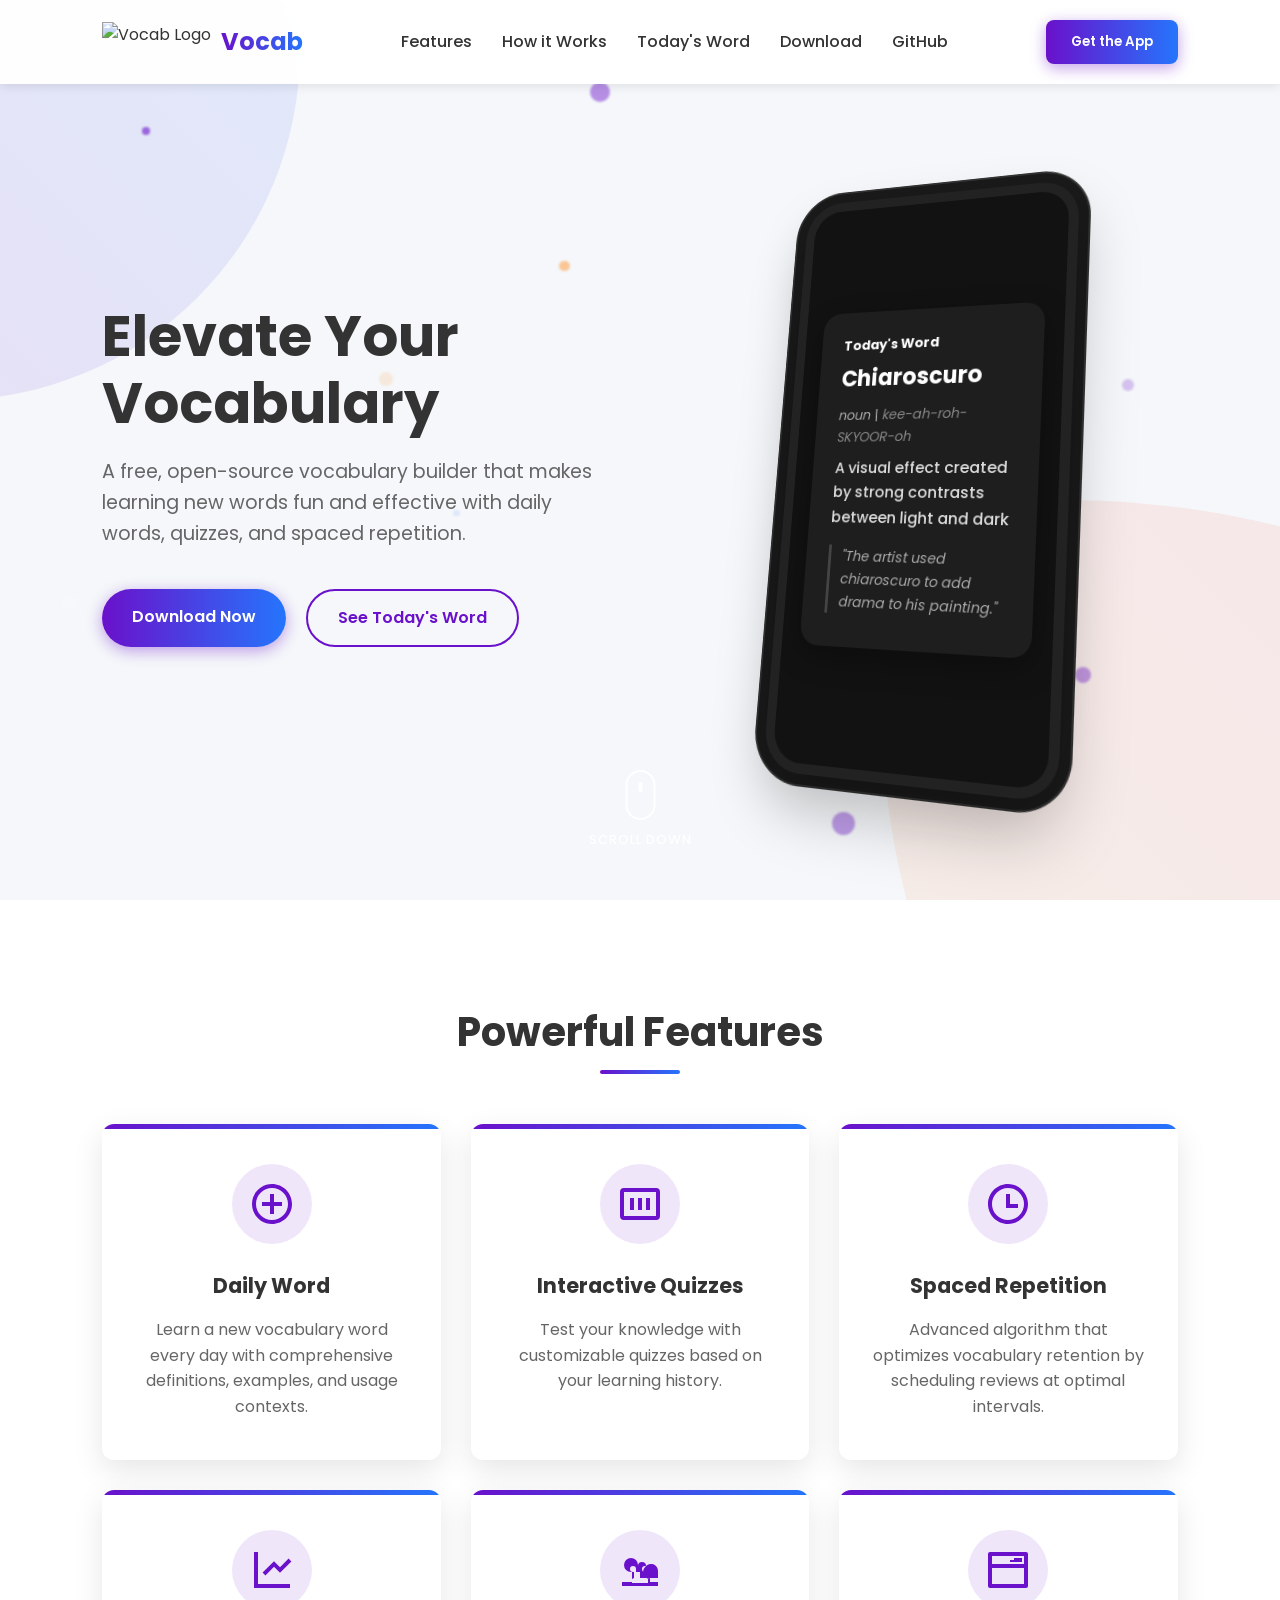
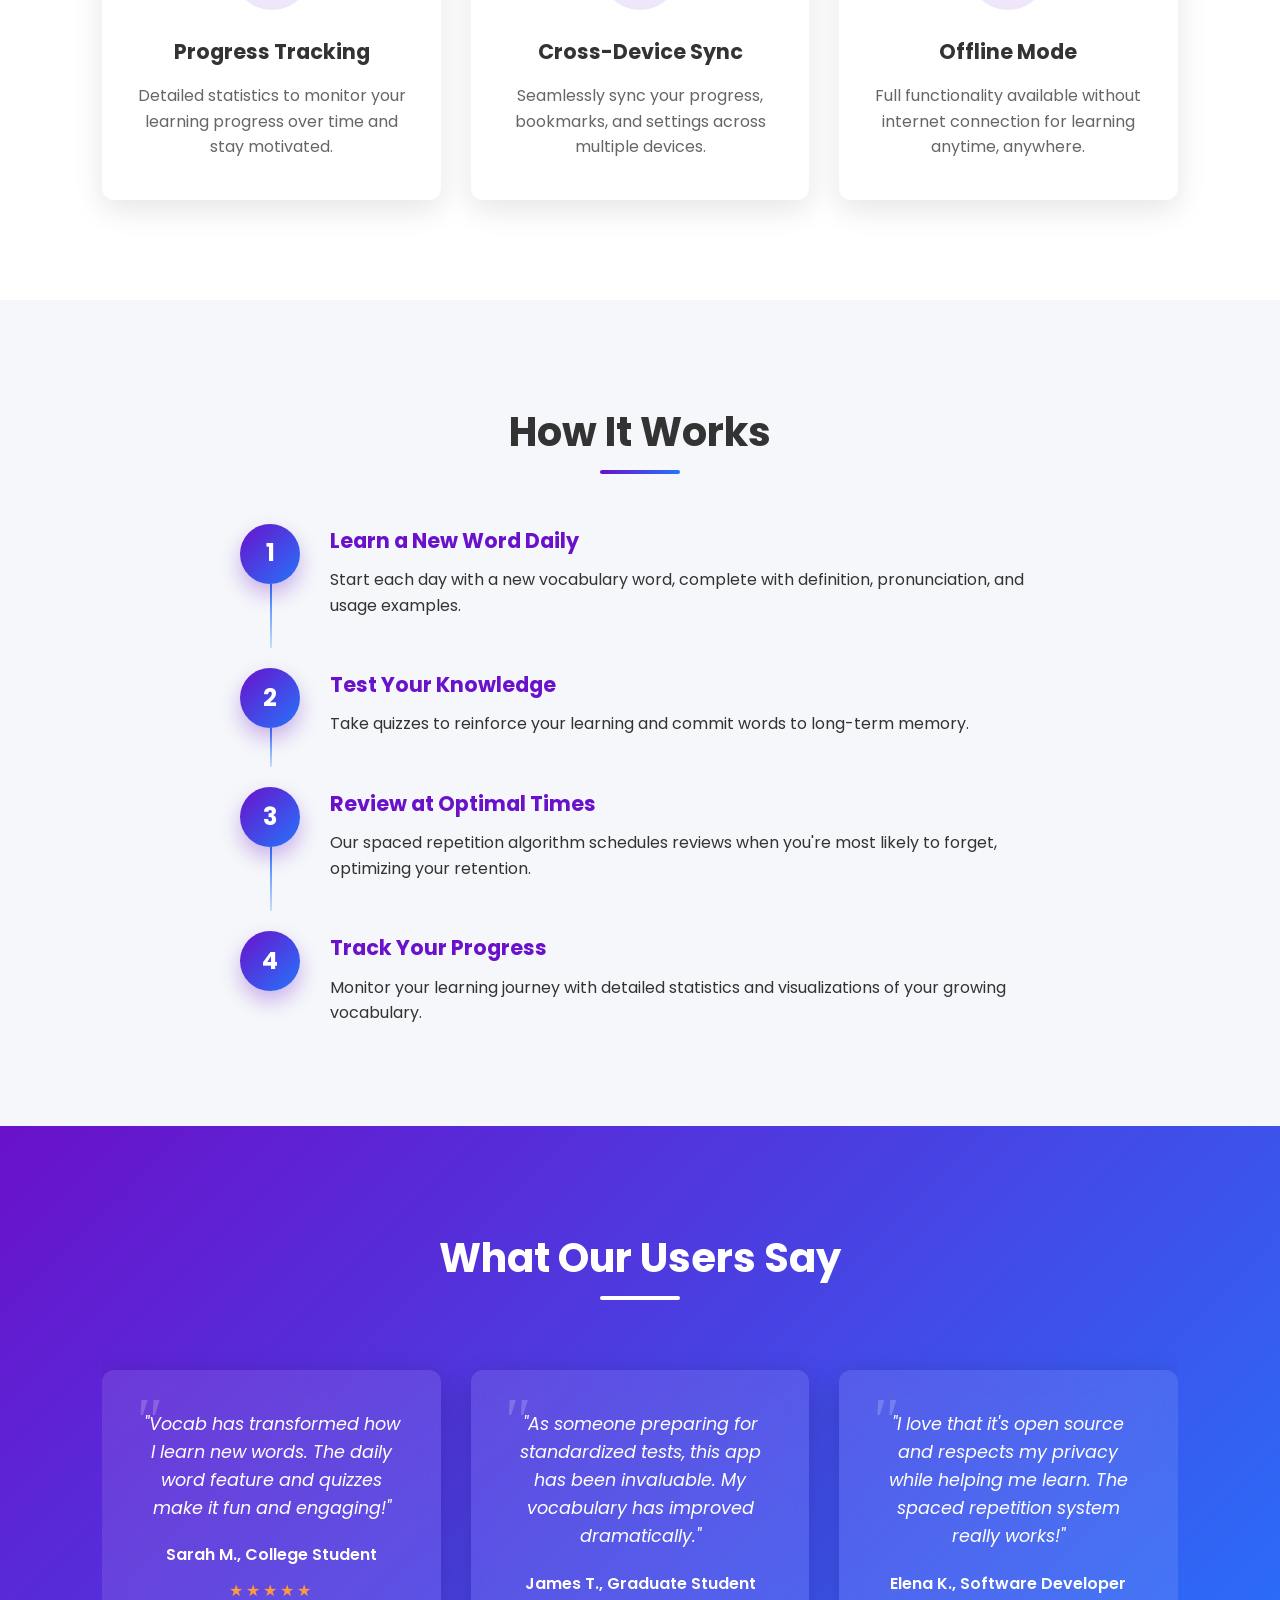
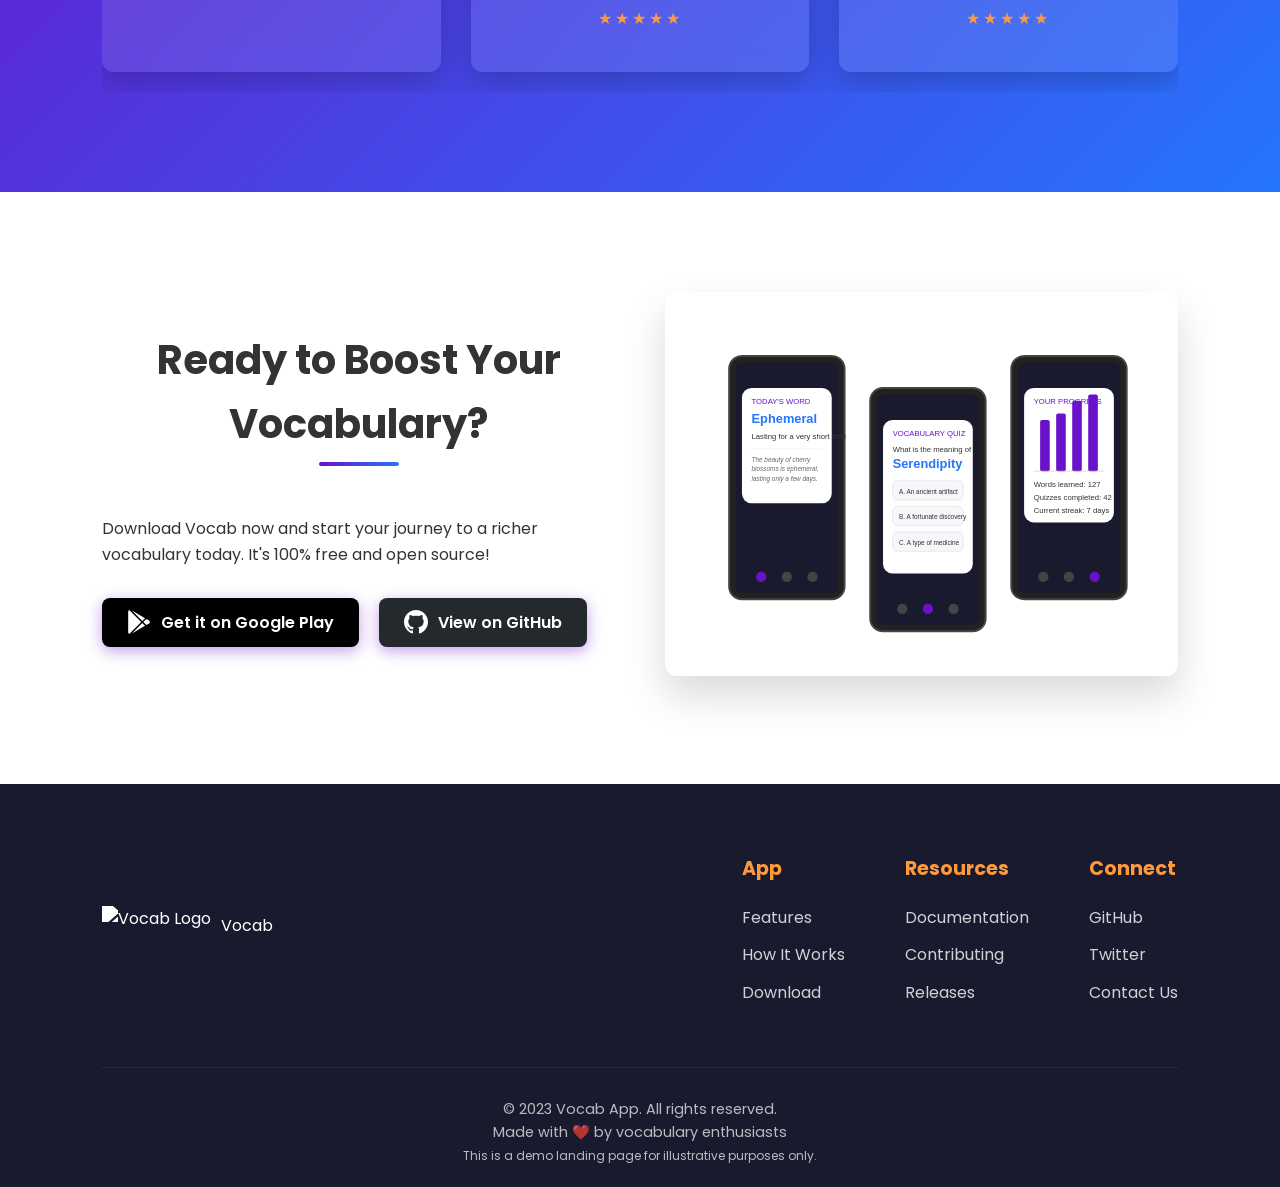
==== index.html @ 6a6c1f9b "Initial website commit" ====
<!DOCTYPE html>
<html lang="en">
<head>
    <meta charset="UTF-8">
    <meta name="viewport" content="width=device-width, initial-scale=1.0">
    <title>Vocab - Boost Your Vocabulary Daily</title>
    <link rel="stylesheet" href="styles.css">
    <link rel="icon" href="../v-bold.svg" type="image/svg+xml">
    <link rel="preconnect" href="https://fonts.googleapis.com">
    <link rel="preconnect" href="https://fonts.gstatic.com" crossorigin>
    <link href="https://fonts.googleapis.com/css2?family=Poppins:wght@300;400;500;600;700&display=swap" rel="stylesheet">
    <link rel="stylesheet" href="https://unpkg.com/aos@next/dist/aos.css" />
</head>
<body>
    <header>
        <nav>
            <div class="logo">
                <img src="../v-bold.svg" alt="Vocab Logo">
                <span>Vocab</span>
            </div>
            <div class="nav-links">
                <a href="#features">Features</a>
                <a href="#how-it-works">How it Works</a>
                <a href="word-of-day.html">Today's Word</a>
                <a href="#download">Download</a>
                <a href="https://github.com/your-repo/vocab" class="github-link">GitHub</a>
            </div>
            <button class="download-btn" onclick="window.location.href='#download'">Get the App</button>
        </nav>
    </header>

    <section class="hero">
        <div class="hero-content">
            <h1>Elevate Your Vocabulary <span class="gradient-text">One Word at a Time</span></h1>
            <p class="subtitle">A free, open-source vocabulary builder that makes learning new words fun and effective with daily words, quizzes, and spaced repetition.</p>
            <div class="cta-buttons">
                <a href="#download" class="primary-btn">Download Now</a>
                <a href="word-of-day.html" class="secondary-btn">See Today's Word</a>
            </div>
        </div>
        <div class="hero-image">
            <div class="phone-mockup">
                <div class="phone-frame">
                    <div class="app-screenshot">
                        <div class="app-content">
                            <div class="word-card">
                                <h3>Today's Word</h3>
                                <h2>Chiaroscuro</h2>
                                <p><em>noun</em> | <span class="pronunciation">kee-ah-roh-SKYOOR-oh</span></p>
                                <p class="definition">A visual effect created by strong contrasts between light and dark</p>
                                <div class="example">
                                    <p>"The artist used chiaroscuro to add drama to his painting."</p>
                                </div>
                            </div>
                        </div>
                    </div>
                </div>
            </div>
        </div>
        <div class="shape shape1"></div>
        <div class="shape shape2"></div>
    </section>

    <section id="features" class="features">
        <h2 class="section-title">Powerful Features</h2>
        <div class="features-grid">
            <div class="feature-card" data-aos="fade-up">
                <div class="feature-icon">
                    <svg xmlns="http://www.w3.org/2000/svg" viewBox="0 0 24 24" width="48" height="48"><path fill="none" d="M0 0h24v24H0z"/><path d="M12 2c5.52 0 10 4.48 10 10s-4.48 10-10 10S2 17.52 2 12 6.48 2 12 2zm0 18c4.42 0 8-3.58 8-8s-3.58-8-8-8-8 3.58-8 8 3.58 8 8 8zm5-9h-4V7h-2v4H7v2h4v4h2v-4h4v-2z"/></svg>
                </div>
                <h3>Daily Word</h3>
                <p>Learn a new vocabulary word every day with comprehensive definitions, examples, and usage contexts.</p>
            </div>
            <div class="feature-card" data-aos="fade-up" data-aos-delay="100">
                <div class="feature-icon">
                    <svg xmlns="http://www.w3.org/2000/svg" viewBox="0 0 24 24" width="48" height="48"><path fill="none" d="M0 0h24v24H0z"/><path d="M4 4h16a2 2 0 0 1 2 2v12a2 2 0 0 1-2 2H4a2 2 0 0 1-2-2V6a2 2 0 0 1 2-2zm0 2v12h16V6H4zm3 3h2v6H7V9zm4 0h2v6h-2V9zm4 0h2v6h-2V9z"/></svg>
                </div>
                <h3>Interactive Quizzes</h3>
                <p>Test your knowledge with customizable quizzes based on your learning history.</p>
            </div>
            <div class="feature-card" data-aos="fade-up" data-aos-delay="200">
                <div class="feature-icon">
                    <svg xmlns="http://www.w3.org/2000/svg" viewBox="0 0 24 24" width="48" height="48"><path fill="none" d="M0 0h24v24H0z"/><path d="M12 22C6.477 22 2 17.523 2 12S6.477 2 12 2s10 4.477 10 10-4.477 10-10 10zm0-2a8 8 0 1 0 0-16 8 8 0 0 0 0 16zm1-8h4v2h-6V7h2v5z"/></svg>
                </div>
                <h3>Spaced Repetition</h3>
                <p>Advanced algorithm that optimizes vocabulary retention by scheduling reviews at optimal intervals.</p>
            </div>
            <div class="feature-card" data-aos="fade-up" data-aos-delay="300">
                <div class="feature-icon">
                    <svg xmlns="http://www.w3.org/2000/svg" viewBox="0 0 24 24" width="48" height="48"><path fill="none" d="M0 0h24v24H0z"/><path d="M5 3v16h16v2H3V3h2zm15.293 3.293l1.414 1.414L16 13.414l-3-2.999-4.293 4.292-1.414-1.414L13 7.586l3 2.999 4.293-4.292z"/></svg>
                </div>
                <h3>Progress Tracking</h3>
                <p>Detailed statistics to monitor your learning progress over time and stay motivated.</p>
            </div>
            <div class="feature-card" data-aos="fade-up" data-aos-delay="400">
                <div class="feature-icon">
                    <svg xmlns="http://www.w3.org/2000/svg" viewBox="0 0 24 24" width="48" height="48"><path fill="none" d="M0 0h24v24H0z"/><path d="M17 18v-2h.5a3.5 3.5 0 1 0-2.5-5.95V10a2 2 0 0 0-4 0v-.5a3.5 3.5 0 1 0-3.5 3.5H8v5H3v2h18v-2h-4zm-8-2v-3h-.5a1.5 1.5 0 1 1 1.5-1.5v1.5h2v3h3v-3h-.5a1.5 1.5 0 1 1 1.5-1.5v1.5h2v3h3v-3h-.5a3.5 3.5 0 1 0-3.5 3.5H16v2H8v-2z"/></svg>
                </div>
                <h3>Cross-Device Sync</h3>
                <p>Seamlessly sync your progress, bookmarks, and settings across multiple devices.</p>
            </div>
            <div class="feature-card" data-aos="fade-up" data-aos-delay="500">
                <div class="feature-icon">
                    <svg xmlns="http://www.w3.org/2000/svg" viewBox="0 0 24 24" width="48" height="48"><path fill="none" d="M0 0h24v24H0z"/><path d="M3 3h18a1 1 0 0 1 1 1v16a1 1 0 0 1-1 1H3a1 1 0 0 1-1-1V4a1 1 0 0 1 1-1zm17 8H4v8h16v-8zm0-2V5H4v4h16zm-5-3h4v2h-6V7h2v5z"/></svg>
                </div>
                <h3>Offline Mode</h3>
                <p>Full functionality available without internet connection for learning anytime, anywhere.</p>
            </div>
        </div>
    </section>

    <section id="how-it-works" class="how-it-works">
        <h2 class="section-title">How It Works</h2>
        <div class="steps">
            <div class="step" data-aos="fade-right">
                <div class="step-number">1</div>
                <div class="step-content">
                    <h3>Learn a New Word Daily</h3>
                    <p>Start each day with a new vocabulary word, complete with definition, pronunciation, and usage examples.</p>
                </div>
            </div>
            <div class="step" data-aos="fade-right" data-aos-delay="100">
                <div class="step-number">2</div>
                <div class="step-content">
                    <h3>Test Your Knowledge</h3>
                    <p>Take quizzes to reinforce your learning and commit words to long-term memory.</p>
                </div>
            </div>
            <div class="step" data-aos="fade-right" data-aos-delay="200">
                <div class="step-number">3</div>
                <div class="step-content">
                    <h3>Review at Optimal Times</h3>
                    <p>Our spaced repetition algorithm schedules reviews when you're most likely to forget, optimizing your retention.</p>
                </div>
            </div>
            <div class="step" data-aos="fade-right" data-aos-delay="300">
                <div class="step-number">4</div>
                <div class="step-content">
                    <h3>Track Your Progress</h3>
                    <p>Monitor your learning journey with detailed statistics and visualizations of your growing vocabulary.</p>
                </div>
            </div>
        </div>
    </section>

    <section class="testimonials">
        <h2 class="section-title">What Our Users Say</h2>
        <div class="testimonial-slider">
            <div class="testimonial">
                <div class="quote">"Vocab has transformed how I learn new words. The daily word feature and quizzes make it fun and engaging!"</div>
                <div class="author">Sarah M., College Student</div>
                <div class="rating">★★★★★</div>
            </div>
            <div class="testimonial">
                <div class="quote">"As someone preparing for standardized tests, this app has been invaluable. My vocabulary has improved dramatically."</div>
                <div class="author">James T., Graduate Student</div>
                <div class="rating">★★★★★</div>
            </div>
            <div class="testimonial">
                <div class="quote">"I love that it's open source and respects my privacy while helping me learn. The spaced repetition system really works!"</div>
                <div class="author">Elena K., Software Developer</div>
                <div class="rating">★★★★★</div>
            </div>
        </div>
    </section>

    <section id="download" class="download">
        <div class="download-content">
            <h2 class="section-title">Ready to Boost Your Vocabulary?</h2>
            <p>Download Vocab now and start your journey to a richer vocabulary today. It's 100% free and open source!</p>
            <div class="download-buttons">
                <a href="#" class="download-btn google-play">
                    <img src="images/google-play.svg" alt="Google Play">
                    <span>Get it on Google Play</span>
                </a>
                <a href="#" class="download-btn github">
                    <img src="images/github.svg" alt="GitHub">
                    <span>View on GitHub</span>
                </a>
            </div>
        </div>
        <div class="download-image">
            <img src="images/app-screens.svg" alt="Vocab App Screenshots">
        </div>
    </section>

    <footer>
        <div class="footer-content">
            <div class="footer-logo">
                <img src="../v-bold.svg" alt="Vocab Logo">
                <span>Vocab</span>
            </div>
            <div class="footer-links">
                <div class="footer-column">
                    <h4>App</h4>
                    <a href="#features">Features</a>
                    <a href="#how-it-works">How It Works</a>
                    <a href="#download">Download</a>
                </div>
                <div class="footer-column">
                    <h4>Resources</h4>
                    <a href="#">Documentation</a>
                    <a href="#">Contributing</a>
                    <a href="#">Releases</a>
                </div>
                <div class="footer-column">
                    <h4>Connect</h4>
                    <a href="#">GitHub</a>
                    <a href="#">Twitter</a>
                    <a href="mailto:help.vocabboost@gmail.com">Contact Us</a>
                </div>
            </div>
        </div>
        <div class="footer-bottom">
            <p>&copy; 2023 Vocab App. All rights reserved.</p>
            <p>Made with ❤️ by vocabulary enthusiasts</p>
            <p><small>This is a demo landing page for illustrative purposes only.</small></p>
        </div>
    </footer>

    <script src="https://unpkg.com/aos@next/dist/aos.js"></script>
    <script src="app.js"></script>
</body>
</html>
---- styles.css ----
/* Base Styles */
:root {
    --primary-color: #6a11cb;
    --secondary-color: #2575fc;
    --accent-color: #ff9a3c;
    --text-color: #333;
    --light-text: #ffffff;
    --dark-bg: #1a1a2e;
    --light-bg: #f5f7fa;
    --card-bg: #ffffff;
    --shadow: 0 10px 30px rgba(0, 0, 0, 0.1);
    --border-radius: 12px;
    --transition: all 0.3s ease;
}

* {
    margin: 0;
    padding: 0;
    box-sizing: border-box;
}

html {
    scroll-behavior: smooth;
}

body {
    font-family: 'Poppins', sans-serif;
    color: var(--text-color);
    background-color: var(--light-bg);
    overflow-x: hidden;
    line-height: 1.6;
}

a {
    text-decoration: none;
    color: inherit;
}

button {
    cursor: pointer;
    font-family: inherit;
    border: none;
    outline: none;
}

section {
    padding: 100px 8%;
    position: relative;
}

.section-title {
    font-size: 2.5rem;
    text-align: center;
    margin-bottom: 60px;
    position: relative;
    z-index: 1;
}

.section-title::after {
    content: '';
    position: absolute;
    bottom: -10px;
    left: 50%;
    transform: translateX(-50%);
    width: 80px;
    height: 4px;
    background: linear-gradient(90deg, var(--primary-color), var(--secondary-color));
    border-radius: 2px;
}

/* Header and Navigation */
header {
    position: fixed;
    top: 0;
    left: 0;
    width: 100%;
    z-index: 1000;
    background-color: rgba(255, 255, 255, 0.95);
    box-shadow: 0 2px 10px rgba(0, 0, 0, 0.1);
    backdrop-filter: blur(10px);
}

nav {
    display: flex;
    justify-content: space-between;
    align-items: center;
    padding: 20px 8%;
}

.logo {
    display: flex;
    align-items: center;
    gap: 10px;
}

.logo img {
    height: 40px;
    width: auto;
}

.logo span {
    font-size: 1.5rem;
    font-weight: 700;
    background: linear-gradient(90deg, var(--primary-color), var(--secondary-color));
    -webkit-background-clip: text;
    background-clip: text;
    color: transparent;
}

.nav-links {
    display: flex;
    gap: 30px;
}

.nav-links a {
    font-weight: 500;
    transition: var(--transition);
    position: relative;
}

.nav-links a::after {
    content: '';
    position: absolute;
    width: 0;
    height: 2px;
    bottom: -4px;
    left: 0;
    background-color: var(--primary-color);
    transition: var(--transition);
}

.nav-links a:hover::after {
    width: 100%;
}

.github-link {
    display: flex;
    align-items: center;
    gap: 5px;
}

.download-btn {
    background: linear-gradient(90deg, var(--primary-color), var(--secondary-color));
    color: white;
    padding: 10px 20px;
    border-radius: 30px;
    font-weight: 600;
    transition: var(--transition);
    box-shadow: 0 4px 15px rgba(106, 17, 203, 0.4);
    border: none;
}

.download-btn:hover {
    transform: translateY(-3px);
    box-shadow: 0 7px 20px rgba(106, 17, 203, 0.5);
}

/* Hero Section */
.hero {
    padding-top: 150px;
    min-height: 100vh;
    display: grid;
    grid-template-columns: 1fr 1fr;
    align-items: center;
    gap: 50px;
    overflow: hidden;
}

.hero-content {
    z-index: 2;
}

.hero h1 {
    font-size: 3.5rem;
    line-height: 1.2;
    margin-bottom: 20px;
}

.gradient-text {
    background: linear-gradient(90deg, var(--primary-color), var(--secondary-color));
    -webkit-background-clip: text;
    background-clip: text;
    color: transparent;
}

.subtitle {
    font-size: 1.2rem;
    margin-bottom: 40px;
    color: #666;
}

.cta-buttons {
    display: flex;
    gap: 20px;
}

.primary-btn {
    background: linear-gradient(90deg, var(--primary-color), var(--secondary-color));
    color: white;
    padding: 15px 30px;
    border-radius: 30px;
    font-weight: 600;
    transition: var(--transition);
    box-shadow: 0 4px 15px rgba(106, 17, 203, 0.4);
    font-size: 1rem;
}

.primary-btn:hover {
    transform: translateY(-3px);
    box-shadow: 0 10px 20px rgba(106, 17, 203, 0.5);
}

.secondary-btn {
    background: transparent;
    color: var(--primary-color);
    padding: 14px 30px;
    border-radius: 30px;
    font-weight: 600;
    transition: var(--transition);
    border: 2px solid var(--primary-color);
    font-size: 1rem;
}

.secondary-btn:hover {
    background-color: rgba(106, 17, 203, 0.1);
    transform: translateY(-3px);
}

.hero-image {
    position: relative;
    z-index: 2;
    display: flex;
    justify-content: center;
    perspective: 1000px;
}

.phone-mockup {
    transform: rotateY(-20deg) rotateX(10deg);
    transform-style: preserve-3d;
    transition: var(--transition);
    animation: float 6s ease-in-out infinite;
}

.phone-mockup:hover {
    transform: rotateY(-15deg) rotateX(5deg) scale(1.05);
}

.phone-frame {
    width: 300px;
    height: 600px;
    background-color: #222;
    border-radius: 40px;
    padding: 10px;
    box-shadow: 
        0 30px 60px rgba(0, 0, 0, 0.25),
        0 0 0 10px #1a1a1a,
        0 0 0 12px #333;
    position: relative;
    overflow: hidden;
}

.app-screenshot {
    width: 100%;
    height: 100%;
    border-radius: 30px;
    background: #121212;
    overflow: hidden;
    position: relative;
}

.app-content {
    padding: 20px;
    display: flex;
    flex-direction: column;
    align-items: center;
    justify-content: center;
    height: 100%;
}

.word-card {
    background: #1E1E1E;
    padding: 25px;
    border-radius: 20px;
    width: 100%;
    box-shadow: 0 10px 30px rgba(0, 0, 0, 0.3);
    animation: fadeInUp 1s;
}

.word-card h3 {
    font-size: 0.9rem;
    color: #fff;
    margin-bottom: 5px;
}

.word-card h2 {
    font-size: 1.5rem;
    margin-bottom: 8px;
    color: #fff;
}

.word-card p {
    font-size: 0.9rem;
    margin-bottom: 8px;
    color: #aaa;
}

.pronunciation {
    color: #888;
    font-style: italic;
}

.word-card .definition {
    font-size: 1rem;
    font-weight: 500;
    margin-bottom: 15px;
    color: #ddd;
}

.word-card .example {
    font-size: 0.85rem;
    color: #888;
    font-style: italic;
    border-left: 3px solid #444;
    padding-left: 12px;
}

.shape {
    position: absolute;
    border-radius: 30% 70% 70% 30% / 30% 30% 70% 70%;
    z-index: 0;
}

.shape1 {
    background: linear-gradient(45deg, rgba(106, 17, 203, 0.1), rgba(37, 117, 252, 0.1));
    width: 500px;
    height: 500px;
    top: -100px;
    left: -200px;
    animation: morphShape 20s linear infinite alternate;
}

.shape2 {
    background: linear-gradient(45deg, rgba(255, 154, 60, 0.1), rgba(255, 80, 80, 0.1));
    width: 600px;
    height: 600px;
    bottom: -200px;
    right: -200px;
    animation: morphShape 25s linear infinite alternate;
    animation-delay: -10s;
}

/* Features Section */
.features {
    background-color: #fff;
}

.features-grid {
    display: grid;
    grid-template-columns: repeat(auto-fit, minmax(300px, 1fr));
    gap: 30px;
    max-width: 1200px;
    margin: 0 auto;
}

.feature-card {
    background: #ffffff;
    border-radius: var(--border-radius);
    padding: 40px 30px;
    box-shadow: var(--shadow);
    transition: var(--transition);
    text-align: center;
    position: relative;
    z-index: 1;
    overflow: hidden;
}

.feature-card:hover {
    transform: translateY(-10px);
    box-shadow: 0 20px 40px rgba(0, 0, 0, 0.15);
}

.feature-card::before {
    content: '';
    position: absolute;
    top: 0;
    left: 0;
    width: 100%;
    height: 5px;
    background: linear-gradient(90deg, var(--primary-color), var(--secondary-color));
    z-index: 1;
}

.feature-icon {
    margin-bottom: 25px;
    background: rgba(106, 17, 203, 0.1);
    width: 80px;
    height: 80px;
    border-radius: 50%;
    display: flex;
    align-items: center;
    justify-content: center;
    margin: 0 auto 25px;
}

.feature-icon svg {
    fill: var(--primary-color);
}

.feature-card h3 {
    font-size: 1.3rem;
    margin-bottom: 15px;
    color: var(--text-color);
}

.feature-card p {
    color: #666;
}

/* How It Works Section */
.how-it-works {
    background-color: var(--light-bg);
}

.steps {
    max-width: 800px;
    margin: 0 auto;
}

.step {
    display: flex;
    margin-bottom: 50px;
    position: relative;
}

.step:last-child {
    margin-bottom: 0;
}

.step-number {
    background: linear-gradient(135deg, var(--primary-color), var(--secondary-color));
    color: white;
    width: 60px;
    height: 60px;
    border-radius: 50%;
    display: flex;
    align-items: center;
    justify-content: center;
    font-size: 1.5rem;
    font-weight: 700;
    margin-right: 30px;
    flex-shrink: 0;
    position: relative;
    z-index: 2;
    box-shadow: 0 10px 20px rgba(106, 17, 203, 0.3);
}

.step:not(:last-child)::after {
    content: '';
    position: absolute;
    top: 60px;
    left: 30px;
    width: 2px;
    height: calc(100% - 30px);
    background: linear-gradient(to bottom, var(--secondary-color), rgba(37, 117, 252, 0.2));
    z-index: 1;
}

.step-content h3 {
    font-size: 1.3rem;
    margin-bottom: 10px;
    color: var(--primary-color);
}

/* Testimonials Section */
.testimonials {
    background: linear-gradient(135deg, var(--primary-color), var(--secondary-color));
    color: white;
    text-align: center;
}

.testimonials .section-title::after {
    background: white;
}

.testimonial-slider {
    display: flex;
    overflow-x: auto;
    scroll-snap-type: x mandatory;
    gap: 30px;
    padding: 20px 0;
    -ms-overflow-style: none;
    scrollbar-width: none;
}

.testimonial-slider::-webkit-scrollbar {
    display: none;
}

.testimonial {
    scroll-snap-align: center;
    background: rgba(255, 255, 255, 0.1);
    backdrop-filter: blur(10px);
    border-radius: var(--border-radius);
    padding: 40px;
    min-width: 300px;
    flex: 1;
    box-shadow: 0 10px 30px rgba(0, 0, 0, 0.2);
    transition: var(--transition);
}

.testimonial:hover {
    transform: translateY(-10px);
}

.quote {
    font-size: 1.1rem;
    line-height: 1.6;
    margin-bottom: 20px;
    position: relative;
    font-style: italic;
}

.quote::before {
    content: '"';
    font-size: 4rem;
    position: absolute;
    top: -40px;
    left: -10px;
    color: rgba(255, 255, 255, 0.2);
    font-family: serif;
}

.author {
    font-weight: 600;
    margin-bottom: 10px;
}

.rating {
    color: var(--accent-color);
    letter-spacing: 3px;
}

/* Download Section */
.download {
    display: grid;
    grid-template-columns: 1fr 1fr;
    align-items: center;
    gap: 50px;
    background-color: #fff;
}

.download-content {
    z-index: 2;
}

.download-buttons {
    display: flex;
    gap: 20px;
    margin-top: 30px;
    flex-wrap: wrap;
}

.download-btn {
    display: flex;
    align-items: center;
    gap: 10px;
    padding: 12px 25px;
    border-radius: 8px;
    font-weight: 600;
    transition: var(--transition);
}

.google-play {
    background: #000;
    color: white;
}

.github {
    background: #24292e;
    color: white;
}

.download-btn img {
    height: 24px;
}

.download-image img {
    max-width: 100%;
    border-radius: var(--border-radius);
    box-shadow: 0 20px 40px rgba(0, 0, 0, 0.15);
    transition: var(--transition);
}

.download-image img:hover {
    transform: translateY(-10px) scale(1.02);
}

/* Footer */
footer {
    background-color: var(--dark-bg);
    color: white;
    padding: 70px 8% 20px;
}

.footer-content {
    display: flex;
    justify-content: space-between;
    flex-wrap: wrap;
    gap: 40px;
    margin-bottom: 50px;
}

.footer-logo {
    display: flex;
    align-items: center;
    gap: 10px;
    margin-bottom: 20px;
}

.footer-logo img {
    height: 40px;
    filter: brightness(0) invert(1);
}

.footer-links {
    display: flex;
    gap: 60px;
    flex-wrap: wrap;
}

.footer-column h4 {
    font-size: 1.2rem;
    margin-bottom: 20px;
    color: var(--accent-color);
}

.footer-column a {
    display: block;
    margin-bottom: 12px;
    opacity: 0.8;
    transition: var(--transition);
}

.footer-column a:hover {
    opacity: 1;
    padding-left: 5px;
}

.footer-bottom {
    text-align: center;
    padding-top: 30px;
    border-top: 1px solid rgba(255, 255, 255, 0.1);
    font-size: 0.9rem;
    opacity: 0.7;
}

/* Animations */
@keyframes float {
    0%, 100% {
        transform: rotateY(-20deg) rotateX(10deg) translateY(0);
    }
    50% {
        transform: rotateY(-20deg) rotateX(10deg) translateY(-20px);
    }
}

@keyframes morphShape {
    0% {
        border-radius: 30% 70% 70% 30% / 30% 30% 70% 70%;
    }
    25% {
        border-radius: 58% 42% 75% 25% / 76% 46% 54% 24%;
    }
    50% {
        border-radius: 50% 50% 33% 67% / 55% 27% 73% 45%;
    }
    75% {
        border-radius: 33% 67% 58% 42% / 63% 68% 32% 37%;
    }
    100% {
        border-radius: 30% 70% 70% 30% / 30% 30% 70% 70%;
    }
}

@keyframes fadeInUp {
    from {
        opacity: 0;
        transform: translateY(20px);
    }
    to {
        opacity: 1;
        transform: translateY(0);
    }
}

/* Media Queries */
@media (max-width: 1024px) {
    .hero, .download {
        grid-template-columns: 1fr;
    }
    
    .hero-image, .download-image {
        grid-row: 1;
    }
    
    .hero-content, .download-content {
        text-align: center;
    }
    
    .cta-buttons, .download-buttons {
        justify-content: center;
    }
    
    .step {
        flex-direction: column;
        text-align: center;
        align-items: center;
    }
    
    .step-number {
        margin-right: 0;
        margin-bottom: 20px;
    }
    
    .step:not(:last-child)::after {
        left: 50%;
        top: 60px;
        width: 2px;
        height: 40px;
        transform: translateX(-50%);
    }
}

@media (max-width: 768px) {
    .nav-links {
        display: none;
    }
    
    .section-title {
        font-size: 2rem;
    }
    
    .hero h1 {
        font-size: 2.5rem;
    }
    
    .phone-frame {
        width: 250px;
        height: 500px;
    }
}

@media (max-width: 480px) {
    .cta-buttons, .download-buttons {
        flex-direction: column;
    }
    
    .footer-content {
        flex-direction: column;
    }
    
    .footer-links {
        gap: 30px;
    }
}

/* AOS Integration */
[data-aos] {
    opacity: 0;
    transition-property: opacity, transform;
}

[data-aos].aos-animate {
    opacity: 1;
}

[data-aos="fade-up"] {
    transform: translateY(50px);
}

[data-aos="fade-up"].aos-animate {
    transform: translateY(0);
}

[data-aos="fade-right"] {
    transform: translateX(-50px);
}

[data-aos="fade-right"].aos-animate {
    transform: translateX(0);
}
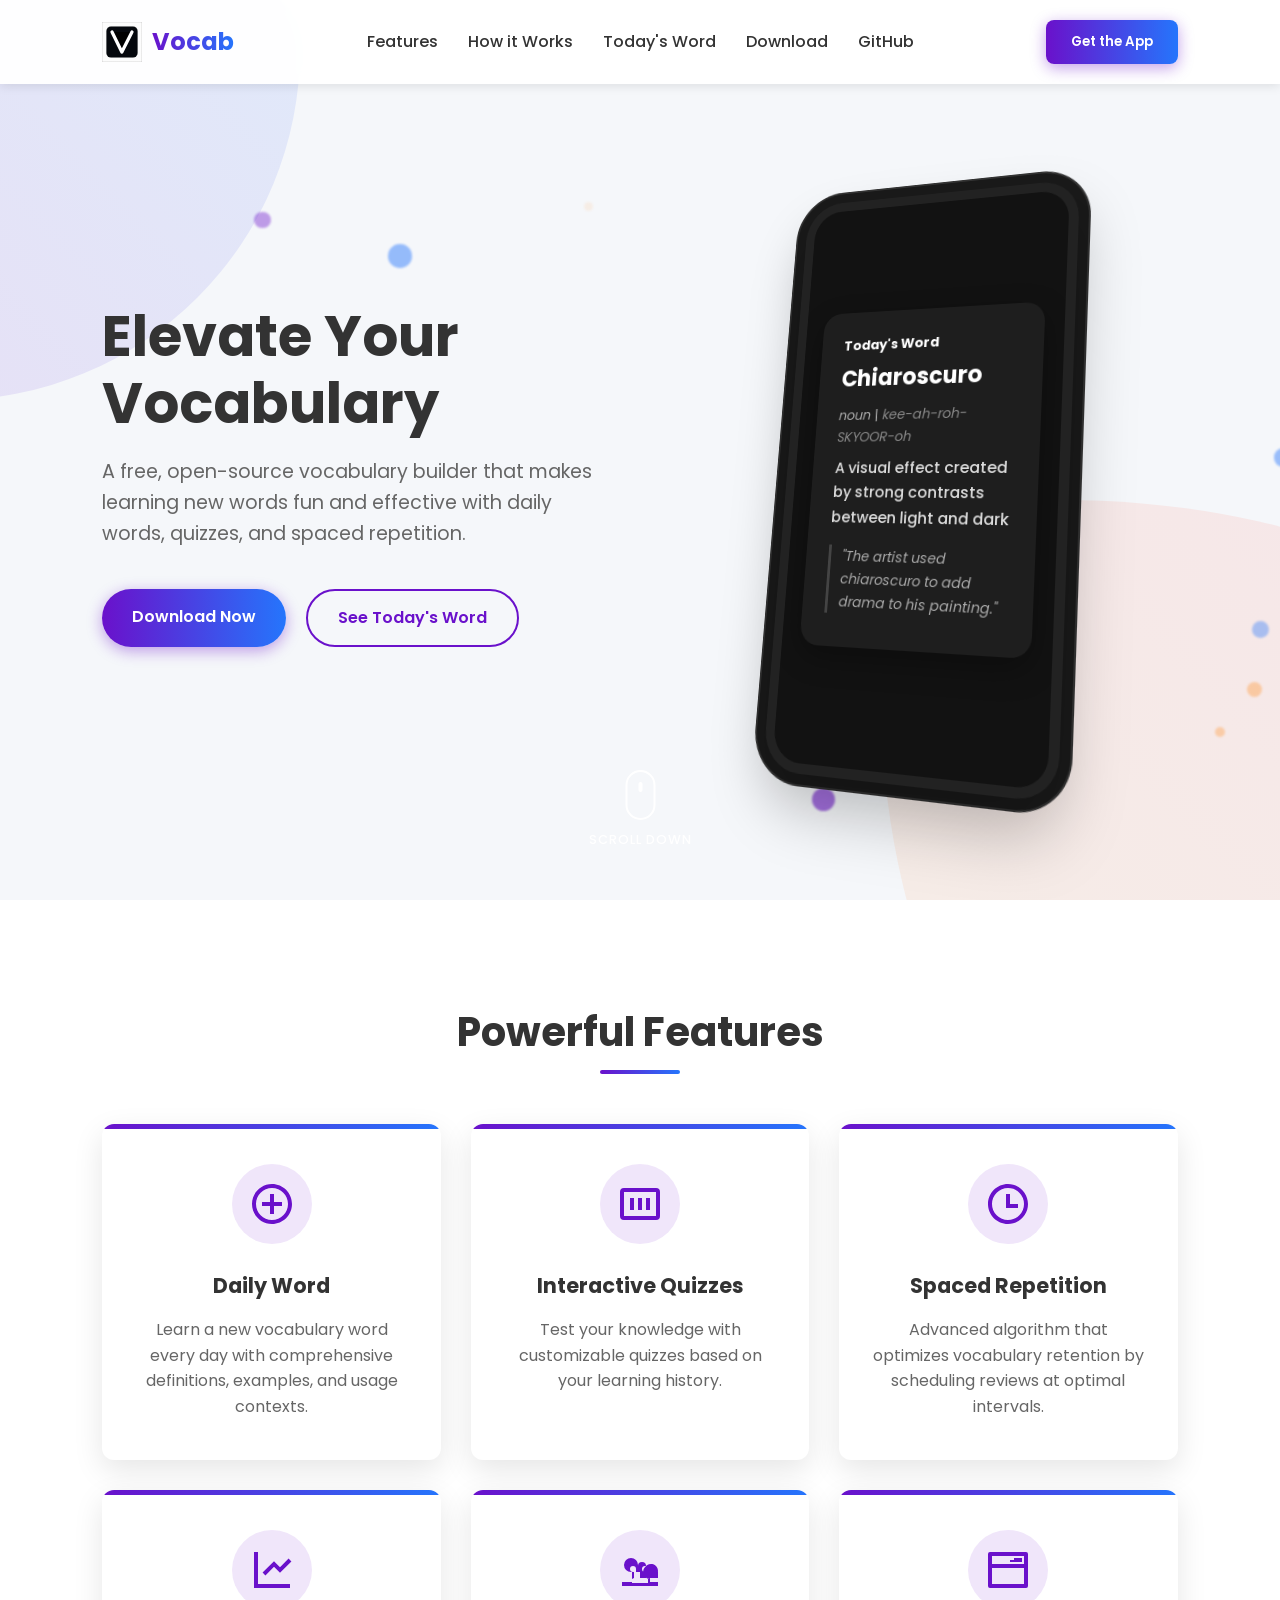
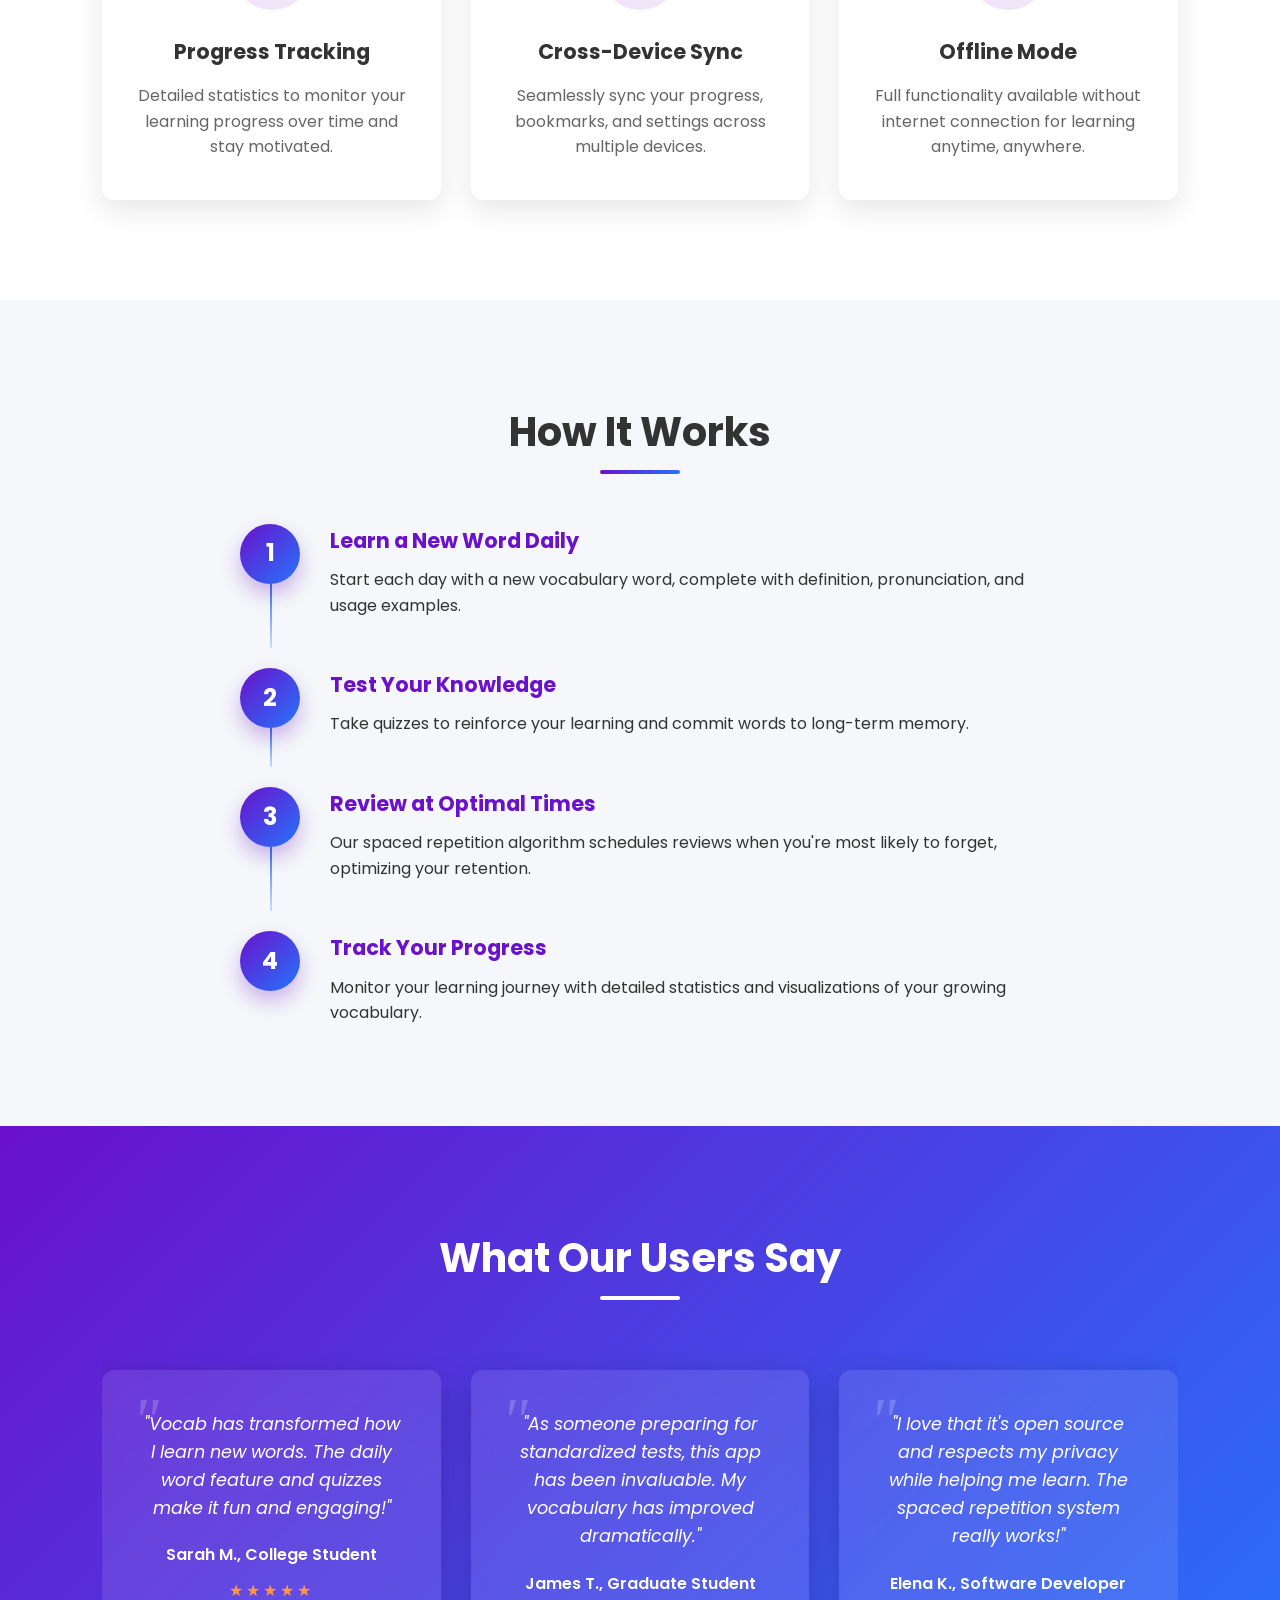
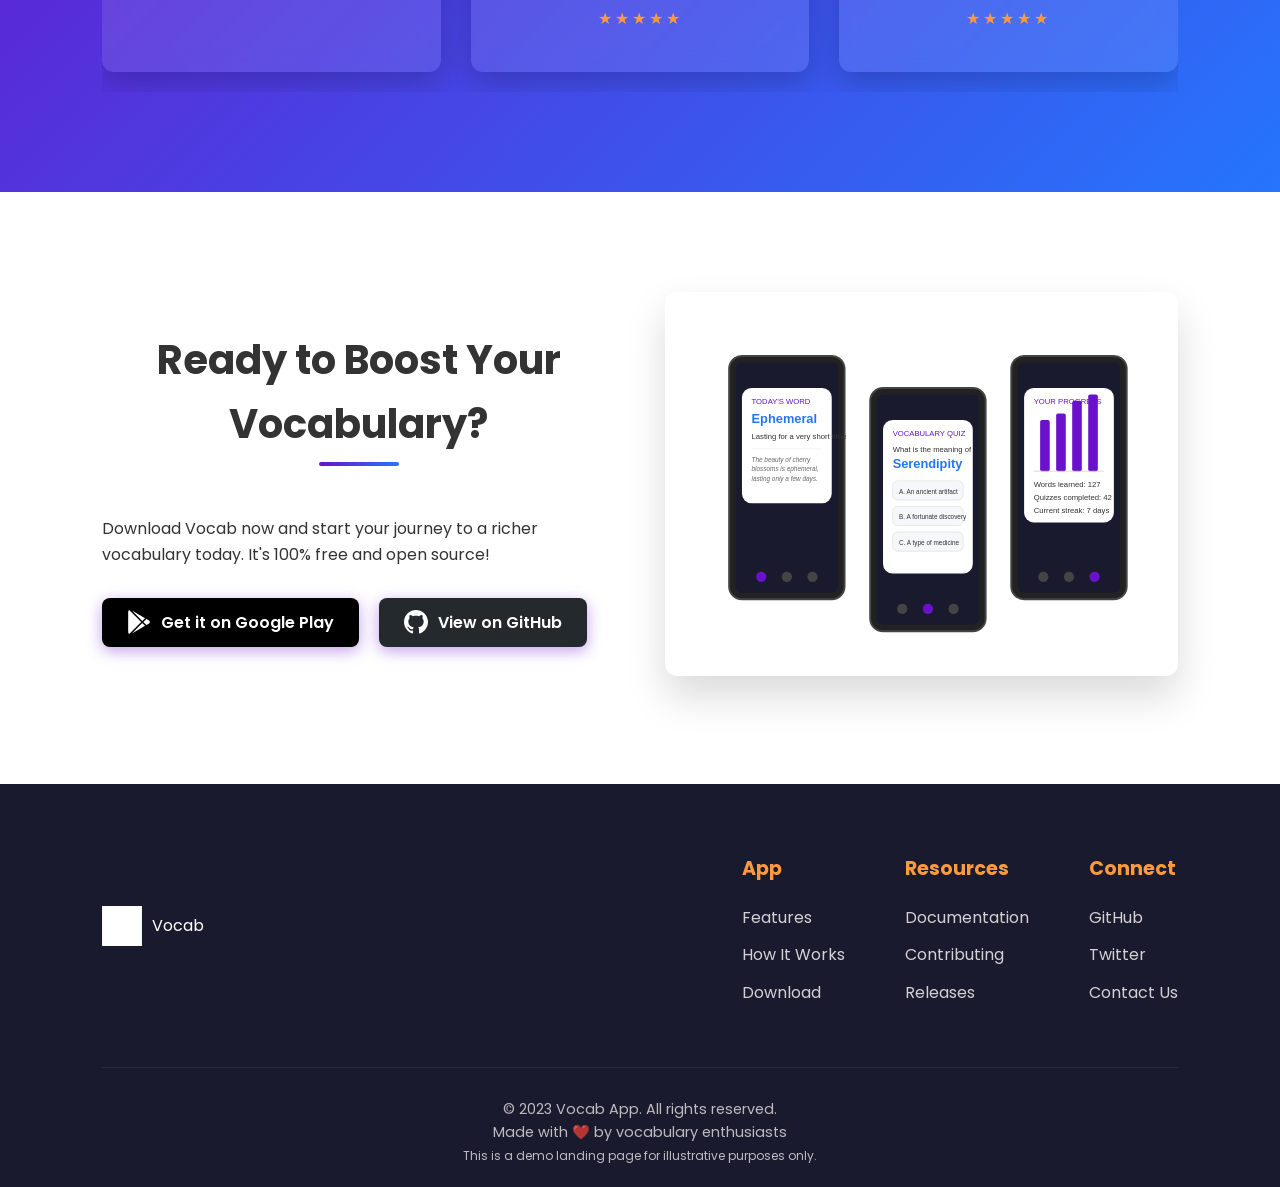
==== commit cf2c8886: "fix: preserve HTML span during hero typing animation, add missing v-bold.svg, and wire zoom controls" ====
--- a/index.html
+++ b/index.html
@@ -5,7 +5,7 @@
     <meta name="viewport" content="width=device-width, initial-scale=1.0">
     <title>Vocab - Boost Your Vocabulary Daily</title>
     <link rel="stylesheet" href="styles.css">
-    <link rel="icon" href="../v-bold.svg" type="image/svg+xml">
+    <link rel="icon" href="v-bold.svg" type="image/svg+xml">
     <link rel="preconnect" href="https://fonts.googleapis.com">
     <link rel="preconnect" href="https://fonts.gstatic.com" crossorigin>
     <link href="https://fonts.googleapis.com/css2?family=Poppins:wght@300;400;500;600;700&display=swap" rel="stylesheet">
@@ -15,7 +15,7 @@
     <header>
         <nav>
             <div class="logo">
-                <img src="../v-bold.svg" alt="Vocab Logo">
+                <img src="v-bold.svg" alt="Vocab Logo">
                 <span>Vocab</span>
             </div>
             <div class="nav-links">
@@ -23,7 +23,7 @@
                 <a href="#how-it-works">How it Works</a>
                 <a href="word-of-day.html">Today's Word</a>
                 <a href="#download">Download</a>
-                <a href="https://github.com/your-repo/vocab" class="github-link">GitHub</a>
+                <a href="https://github.com/Eccys/vocab-boost" class="github-link">GitHub</a>
             </div>
             <button class="download-btn" onclick="window.location.href='#download'">Get the App</button>
         </nav>
@@ -173,7 +173,7 @@
                     <img src="images/google-play.svg" alt="Google Play">
                     <span>Get it on Google Play</span>
                 </a>
-                <a href="#" class="download-btn github">
+                <a href="https://github.com/Eccys/vocab-boost" class="download-btn github">
                     <img src="images/github.svg" alt="GitHub">
                     <span>View on GitHub</span>
                 </a>
@@ -187,7 +187,7 @@
     <footer>
         <div class="footer-content">
             <div class="footer-logo">
-                <img src="../v-bold.svg" alt="Vocab Logo">
+                <img src="v-bold.svg" alt="Vocab Logo">
                 <span>Vocab</span>
             </div>
             <div class="footer-links">
@@ -199,13 +199,13 @@
                 </div>
                 <div class="footer-column">
                     <h4>Resources</h4>
-                    <a href="#">Documentation</a>
-                    <a href="#">Contributing</a>
-                    <a href="#">Releases</a>
+                    <a href="https://github.com/Eccys/vocab-boost#readme">Documentation</a>
+                    <a href="https://github.com/Eccys/vocab-boost/blob/stable/CONTRIBUTING.md">Contributing</a>
+                    <a href="https://github.com/Eccys/vocab-boost/releases">Releases</a>
                 </div>
                 <div class="footer-column">
                     <h4>Connect</h4>
-                    <a href="#">GitHub</a>
+                    <a href="https://github.com/Eccys/vocab-boost">GitHub</a>
                     <a href="#">Twitter</a>
                     <a href="mailto:help.vocabboost@gmail.com">Contact Us</a>
                 </div>
